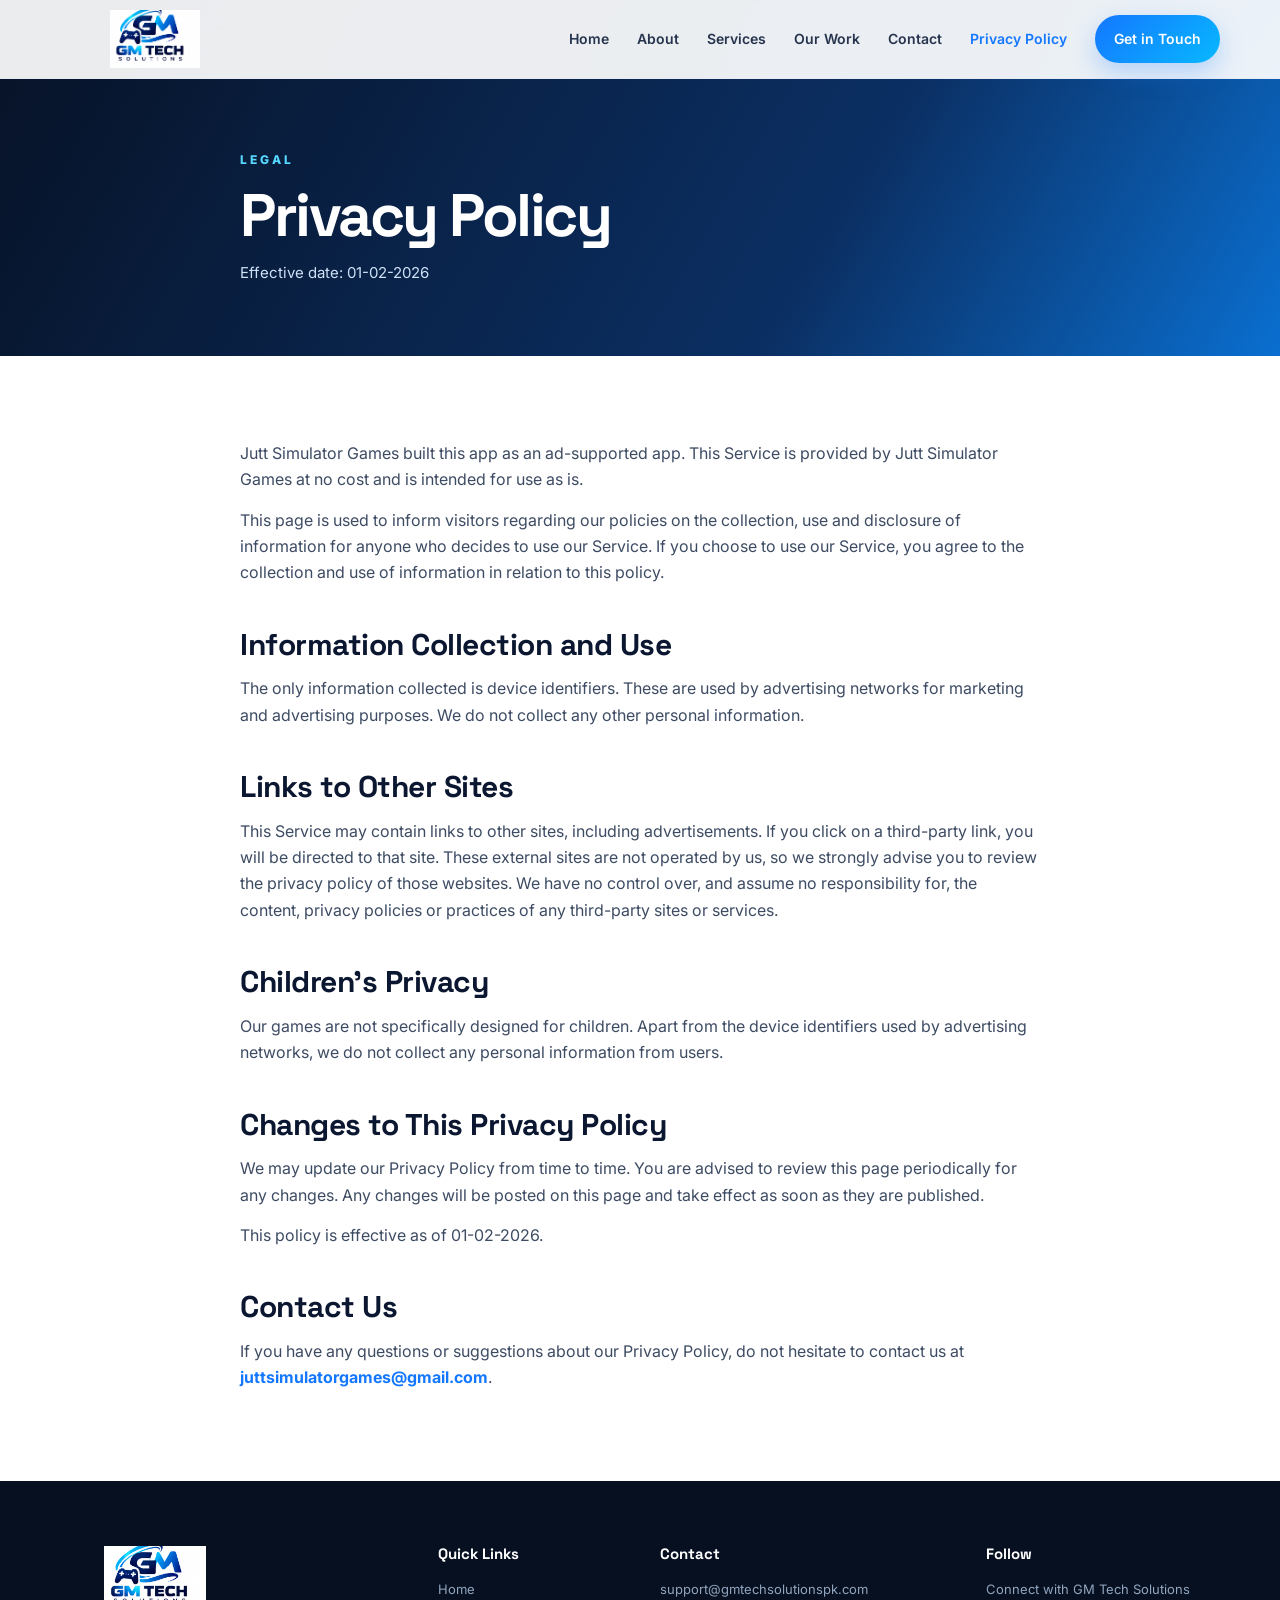
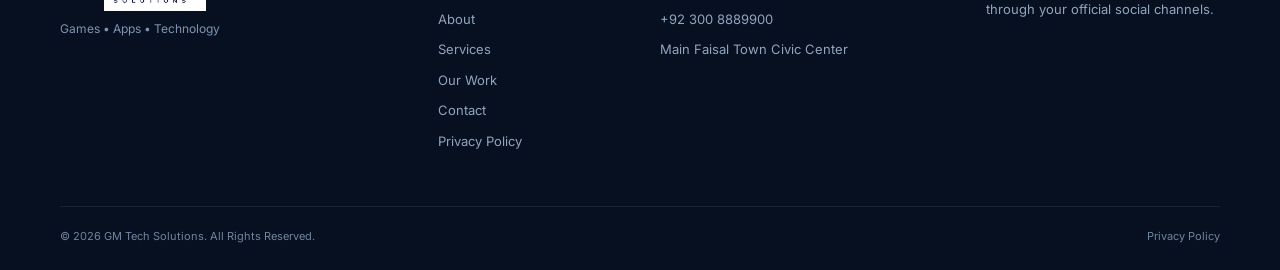
==== privacy-policy.html @ 80893d92 "Add files via upload" ====
<!DOCTYPE html>
<html lang="en">
<head>
<meta charset="UTF-8">
<meta name="viewport" content="width=device-width,initial-scale=1.0">
<meta name="description" content="Privacy Policy for games and apps published by Jutt Simulator Games / GM Tech Solutions.">
<meta name="theme-color" content="#081326">
<title>Privacy Policy | GM Tech Solutions</title>
<link rel="icon" href="images/favicon.png">
<link rel="preconnect" href="https://fonts.googleapis.com">
<link rel="preconnect" href="https://fonts.gstatic.com" crossorigin>
<link href="https://fonts.googleapis.com/css2?family=Inter:wght@400;500;600;700;800&family=Space+Grotesk:wght@500;600;700&display=swap" rel="stylesheet">
<link rel="stylesheet" href="style.css">
</head>
<body>
<header class="site-header">
  <div class="container nav-wrap">
    <a class="brand" href="index.html#home"><img src="images/logo.png" alt="GM Tech Solutions"></a>
    <button class="menu-toggle" id="menuToggle" aria-label="Open navigation" aria-expanded="false"><span></span><span></span><span></span></button>
    <nav class="nav" id="mainNav">
      <a href="index.html#home">Home</a>
      <a href="index.html#about">About</a>
      <a href="index.html#services">Services</a>
      <a href="index.html#work">Our Work</a>
      <a href="index.html#contact">Contact</a>
      <a href="privacy-policy.html" class="active" aria-current="page">Privacy Policy</a>
      <a class="nav-cta" href="mailto:support@gmtechsolutionspk.com">Get in Touch</a>
    </nav>
  </div>
</header>

<main>
  <section class="policy-hero">
    <div class="container">
      <p class="eyebrow">LEGAL</p>
      <h1>Privacy Policy</h1>
      <p class="policy-meta">Effective date: 01-02-2026</p>
    </div>
  </section>

  <section class="policy">
    <div class="container policy-body">
      <p>Jutt Simulator Games built this app as an ad-supported app. This Service is provided by Jutt Simulator Games at no cost and is intended for use as is.</p>
      <p>This page is used to inform visitors regarding our policies on the collection, use and disclosure of information for anyone who decides to use our Service. If you choose to use our Service, you agree to the collection and use of information in relation to this policy.</p>

      <h2>Information Collection and Use</h2>
      <p>The only information collected is device identifiers. These are used by advertising networks for marketing and advertising purposes. We do not collect any other personal information.</p>

      <h2>Links to Other Sites</h2>
      <p>This Service may contain links to other sites, including advertisements. If you click on a third-party link, you will be directed to that site. These external sites are not operated by us, so we strongly advise you to review the privacy policy of those websites. We have no control over, and assume no responsibility for, the content, privacy policies or practices of any third-party sites or services.</p>

      <h2>Children’s Privacy</h2>
      <p>Our games are not specifically designed for children. Apart from the device identifiers used by advertising networks, we do not collect any personal information from users.</p>

      <h2>Changes to This Privacy Policy</h2>
      <p>We may update our Privacy Policy from time to time. You are advised to review this page periodically for any changes. Any changes will be posted on this page and take effect as soon as they are published.</p>
      <p>This policy is effective as of 01-02-2026.</p>

      <h2>Contact Us</h2>
      <p>If you have any questions or suggestions about our Privacy Policy, do not hesitate to contact us at <a href="mailto:juttsimulatorgames@gmail.com">juttsimulatorgames@gmail.com</a>.</p>
    </div>
  </section>
</main>

<footer class="footer">
  <div class="container footer-grid">
    <div class="footer-brand"><img src="images/logo.png" alt="GM Tech Solutions"><p>Games • Apps • Technology</p></div>
    <div><h4>Quick Links</h4><a href="index.html#home">Home</a><a href="index.html#about">About</a><a href="index.html#services">Services</a><a href="index.html#work">Our Work</a><a href="index.html#contact">Contact</a><a href="privacy-policy.html">Privacy Policy</a></div>
    <div><h4>Contact</h4><a href="mailto:support@gmtechsolutionspk.com">support@gmtechsolutionspk.com</a><a href="tel:+923008889900">+92 300 8889900</a><span>Main Faisal Town Civic Center</span></div>
    <div><h4>Follow</h4><p class="footer-note">Connect with GM Tech Solutions through your official social channels.</p></div>
  </div>
  <div class="container footer-bottom"><span>© <span id="year"></span> GM Tech Solutions. All Rights Reserved.</span><span><a href="privacy-policy.html">Privacy Policy</a></span></div>
</footer>
<button class="back-top" id="backTop" aria-label="Back to top">↑</button>
<script src="script.js"></script>
</body>
</html>
---- style.css ----
:root{--navy:#081326;--blue:#1477ff;--cyan:#12cfff;--ink:#0b1730;--muted:#64748b;--light:#f6f9ff;--white:#fff;--border:#e5eaf3;--shadow:0 20px 60px rgba(10,31,67,.12)}*{box-sizing:border-box;margin:0;padding:0}html{scroll-behavior:smooth}body{font-family:Inter,system-ui,sans-serif;color:var(--ink);background:#fff;line-height:1.65}img{max-width:100%;display:block}a{text-decoration:none;color:inherit}.container{width:min(1160px,92%);margin:auto}.site-header{position:fixed;top:0;left:0;width:100%;z-index:50;background:rgba(255,255,255,.92);backdrop-filter:blur(16px);border-bottom:1px solid rgba(229,234,243,.75)}.nav-wrap{height:78px;display:flex;align-items:center;justify-content:space-between;gap:30px}.brand img{width:190px;height:58px;object-fit:contain;mix-blend-mode:multiply}.nav{display:flex;align-items:center;gap:28px;font-size:14px;font-weight:600}.nav a{color:#26344e;transition:.25s}.nav a:hover{color:var(--blue)}.nav-cta{background:linear-gradient(135deg,var(--blue),#08b8ff);color:#fff!important;padding:12px 19px;border-radius:999px;box-shadow:0 10px 25px rgba(20,119,255,.25)}.menu-toggle{display:none;border:0;background:none;cursor:pointer}.menu-toggle span{display:block;width:26px;height:2px;background:var(--ink);margin:5px}.hero{min-height:720px;position:relative;display:flex;align-items:center;overflow:hidden;background:#071226;color:#fff;padding-top:78px}.hero-art{position:absolute;inset:0;background:url("images/hero.jpg") center right/cover no-repeat;opacity:.9}.hero-overlay{position:absolute;inset:0;background:linear-gradient(90deg,rgba(4,13,31,.97),rgba(5,19,40,.78) 46%,rgba(5,19,40,.2))}.hero-content{position:relative;z-index:2;max-width:760px;padding:75px 0}.eyebrow{font-size:12px;letter-spacing:3px;font-weight:800;color:#1683ff;margin-bottom:12px;text-transform:uppercase}.hero .eyebrow{color:#56d8ff}h1,h2,h3,h4{font-family:"Space Grotesk",Inter,sans-serif;line-height:1.12}h1{font-size:clamp(42px,6vw,76px);letter-spacing:-2.5px}h1 span{display:block;color:#19c9ff}.hero-copy{max-width:640px;color:#dbe7fa;font-size:18px;margin:22px 0 30px}.hero-actions{display:flex;gap:14px;flex-wrap:wrap}.btn{display:inline-flex;align-items:center;gap:10px;padding:14px 22px;border-radius:12px;font-weight:800;transition:.25s;border:1px solid transparent}.btn:hover{transform:translateY(-2px)}.btn-primary{color:#fff;background:linear-gradient(135deg,var(--blue),#08b8ff);box-shadow:0 12px 28px rgba(20,119,255,.25)}.btn-outline{color:#fff;border-color:rgba(255,255,255,.55);background:rgba(255,255,255,.06)}.hero-pills{display:flex;gap:10px;flex-wrap:wrap;margin-top:38px}.hero-pills span{padding:9px 13px;border:1px solid rgba(255,255,255,.18);background:rgba(255,255,255,.08);border-radius:999px;font-size:12px;color:#dce8fa}section{padding:100px 0}.section-heading{max-width:700px;margin-bottom:45px}.section-heading.center{text-align:center;margin-left:auto;margin-right:auto}.section-heading h2,h2{font-size:clamp(34px,4vw,52px);letter-spacing:-1.5px}.section-heading p:not(.eyebrow){color:var(--muted);margin-top:14px}.services{background:var(--light)}.service-grid{display:grid;grid-template-columns:repeat(3,1fr);gap:22px}.service-card{background:#fff;border:1px solid var(--border);border-radius:20px;padding:16px;box-shadow:0 10px 35px rgba(15,38,75,.06);transition:.3s;overflow:hidden}.service-card:hover{transform:translateY(-7px);box-shadow:var(--shadow)}.service-image{height:155px;border-radius:14px;overflow:hidden}.service-image img{width:100%;height:100%;object-fit:cover}.service-icon{font-size:26px;margin:17px 0 8px}.service-card h3{font-size:21px}.service-card p{color:var(--muted);font-size:14px;margin-top:8px}.about-grid,.why-grid,.contact-grid{display:grid;grid-template-columns:1fr 1fr;gap:70px;align-items:center}.about-copy h2 span,.why-copy h2 span{color:var(--blue)}.about-copy>p:not(.eyebrow),.contact-info>p:not(.eyebrow){color:var(--muted);margin-top:16px}.about-list{display:grid;gap:12px;margin:28px 0}.about-list div{display:flex;align-items:center;gap:15px;font-weight:700}.about-list strong{width:38px;height:38px;display:grid;place-items:center;border-radius:10px;background:#eaf3ff;color:var(--blue);font-size:12px}.about-visual{position:relative}.about-visual img{width:100%;height:450px;object-fit:cover;border-radius:26px;box-shadow:var(--shadow)}.floating-card{position:absolute;bottom:25px;left:25px;background:#fff;border-radius:16px;padding:14px 18px;box-shadow:0 15px 40px rgba(7,21,44,.18);display:flex;align-items:center;gap:12px;font-weight:700}.floating-number{font-family:"Space Grotesk";font-size:25px;color:var(--blue)}.work{background:var(--light)}.work-grid{display:grid;grid-template-columns:1.35fr .9fr .9fr;gap:18px}.work-card{height:300px;position:relative;overflow:hidden;border-radius:20px;background:#0b1730}.work-card.large{grid-row:span 2;height:618px}.work-card img{width:100%;height:100%;object-fit:cover;transition:.5s}.work-card:after{content:"";position:absolute;inset:35% 0 0;background:linear-gradient(transparent,rgba(3,10,24,.9))}.work-card:hover img{transform:scale(1.06)}.work-card figcaption{position:absolute;z-index:2;bottom:22px;left:22px;color:#fff;right:20px}.work-card figcaption span{display:block;color:#68d9ff;font-size:12px;font-weight:800;text-transform:uppercase;letter-spacing:1.5px}.work-card figcaption strong{display:block;font-size:19px;margin-top:4px}.why-image img{width:100%;height:440px;object-fit:cover;border-radius:24px;box-shadow:var(--shadow)}.why-item{display:flex;gap:15px;margin-top:24px}.why-item>div{width:31px;height:31px;border-radius:50%;display:grid;place-items:center;background:#e9f4ff;color:var(--blue);font-weight:900}.why-item p{color:var(--muted);font-size:14px}.why-item strong{color:var(--ink);font-size:16px}.cta{padding:65px 0;background:linear-gradient(120deg,#0b1730,#0b4ea8 60%,#08aeea);color:#fff}.cta-inner{display:flex;justify-content:space-between;align-items:center;gap:30px}.cta .eyebrow{color:#74e4ff}.cta h2{font-size:42px}.cta p:not(.eyebrow){color:#dbe9ff;margin-top:10px}.btn-light{background:#fff;color:#0b1730}.contact{background:#f7faff}.contact-item{display:flex;gap:14px;align-items:flex-start;margin:18px 0}.contact-item>span{width:40px;height:40px;border-radius:12px;background:#eaf3ff;color:var(--blue);display:grid;place-items:center;font-weight:900}.contact-item small{display:block;color:#8a98aa;text-transform:uppercase;font-size:10px;letter-spacing:1px;font-weight:800}.contact-item a,.contact-item p{font-weight:700;margin-top:2px}.contact-card{min-height:330px;border-radius:28px;padding:45px;background:linear-gradient(145deg,#071226,#0d2c58);color:#fff;position:relative;overflow:hidden;display:flex;flex-direction:column;justify-content:flex-end;box-shadow:var(--shadow)}.contact-card:before{content:"GM";position:absolute;right:-15px;top:-40px;font:800 220px/1 "Space Grotesk";color:rgba(255,255,255,.04)}.contact-card h3{font-size:30px;position:relative}.contact-card p{color:#9fb7d8;margin:8px 0 25px;position:relative}.contact-card .btn{width:max-content;position:relative}.footer{background:#061020;color:#c6d2e5;padding:65px 0 25px}.footer-grid{display:grid;grid-template-columns:1.3fr .7fr 1.1fr .9fr;gap:40px}.footer-brand img{width:190px;height:65px;object-fit:contain}.footer-brand p{font-size:12px;color:#7f94b1;margin-top:8px}.footer h4{color:#fff;font-size:15px;margin-bottom:16px}.footer-grid>div:not(.footer-brand) a,.footer-grid>div:not(.footer-brand) span{display:block;font-size:13px;color:#91a4be;margin:9px 0}.footer-grid a:hover{color:#4ddcff}.footer-note{font-size:13px;color:#91a4be;line-height:1.6}.footer-bottom{border-top:1px solid rgba(255,255,255,.08);margin-top:45px;padding-top:20px;display:flex;justify-content:space-between;gap:15px;font-size:11px;color:#71849e}.back-top{position:fixed;right:22px;bottom:22px;width:45px;height:45px;border:0;border-radius:50%;background:var(--blue);color:#fff;font-size:20px;cursor:pointer;box-shadow:0 10px 25px rgba(20,119,255,.3);opacity:0;pointer-events:none;transition:.25s;z-index:40}.back-top.show{opacity:1;pointer-events:auto}.reveal{opacity:0;transform:translateY(24px);transition:opacity .7s ease,transform .7s ease}.reveal.visible{opacity:1;transform:none}@media(max-width:900px){.menu-toggle{display:block}.nav{position:absolute;top:78px;left:0;right:0;background:#fff;padding:18px 4%;display:none;flex-direction:column;align-items:stretch;box-shadow:0 20px 30px rgba(8,19,38,.12)}.nav.open{display:flex}.nav-cta{text-align:center}.service-grid{grid-template-columns:repeat(2,1fr)}.about-grid,.why-grid,.contact-grid{grid-template-columns:1fr;gap:40px}.work-grid{grid-template-columns:1fr 1fr}.work-card.large{grid-row:auto;height:360px;grid-column:1/-1}.hero{min-height:680px}.hero-overlay{background:linear-gradient(90deg,rgba(4,13,31,.97),rgba(5,19,40,.72))}.cta-inner{flex-direction:column;align-items:flex-start}.footer-grid{grid-template-columns:1fr 1fr}}@media(max-width:600px){.nav-wrap{height:70px}.brand img{width:165px}.hero{padding-top:70px;min-height:720px}.hero-content{padding:55px 0}.hero-copy{font-size:15px}.hero-pills{display:none}section{padding:75px 0}.service-grid,.work-grid{grid-template-columns:1fr}.work-card.large{grid-column:auto;height:300px}.about-visual img,.why-image img{height:320px}.cta h2{font-size:34px}.footer-grid{grid-template-columns:1fr}.footer-bottom{flex-direction:column}.contact-card{min-height:290px;padding:32px}}.nav a.active{color:var(--blue)}.footer-bottom a:hover{color:#4ddcff}.policy-hero{background:linear-gradient(120deg,#071226,#0b2f63 65%,#0a6fd0);color:#fff;padding:150px 0 70px}.policy-hero .container{max-width:800px}.policy-hero .eyebrow{color:#56d8ff}.policy-hero h1{font-size:clamp(38px,5vw,60px)}.policy-meta{color:#cfe0f7;margin-top:12px;font-size:15px}.policy{padding:70px 0 90px}.policy-body{max-width:800px}.policy-body h2{font-size:clamp(24px,3vw,30px);letter-spacing:-.5px;margin:42px 0 12px}.policy-body p{color:#3d4b63;font-size:16px;margin-top:14px}.policy-body a{color:var(--blue);font-weight:700}@media(max-width:600px){.policy-hero{padding:120px 0 50px}.policy{padding:50px 0 70px}}
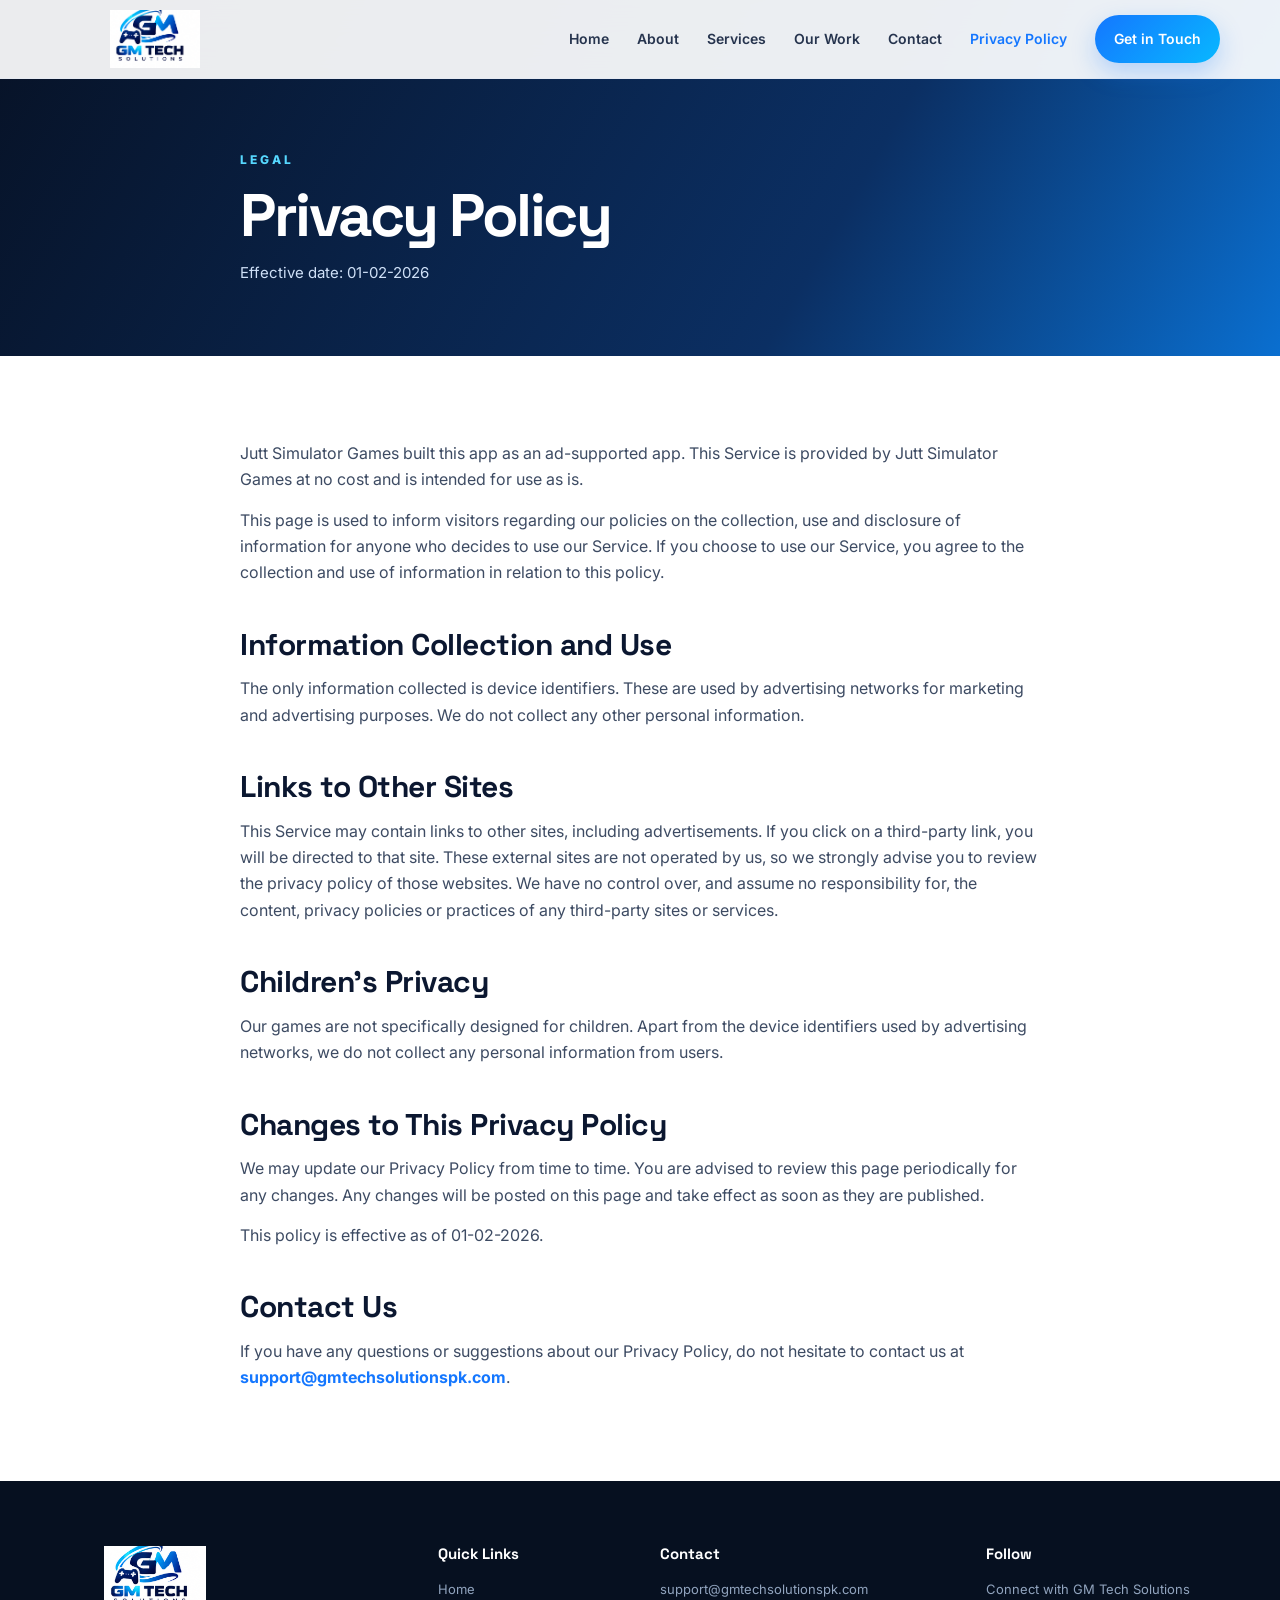
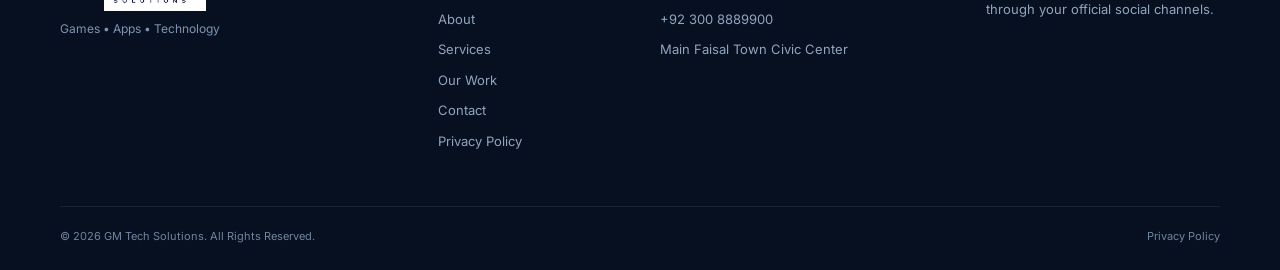
==== commit c8e5b2c5: "Update privacy-policy.html" ====
--- a/privacy-policy.html
+++ b/privacy-policy.html
@@ -57,7 +57,7 @@
       <p>This policy is effective as of 01-02-2026.</p>
 
       <h2>Contact Us</h2>
-      <p>If you have any questions or suggestions about our Privacy Policy, do not hesitate to contact us at <a href="mailto:juttsimulatorgames@gmail.com">juttsimulatorgames@gmail.com</a>.</p>
+      <p>If you have any questions or suggestions about our Privacy Policy, do not hesitate to contact us at <a href="mailto:juttsimulatorgames@gmail.com">support@gmtechsolutionspk.com</a>.</p>
     </div>
   </section>
 </main>
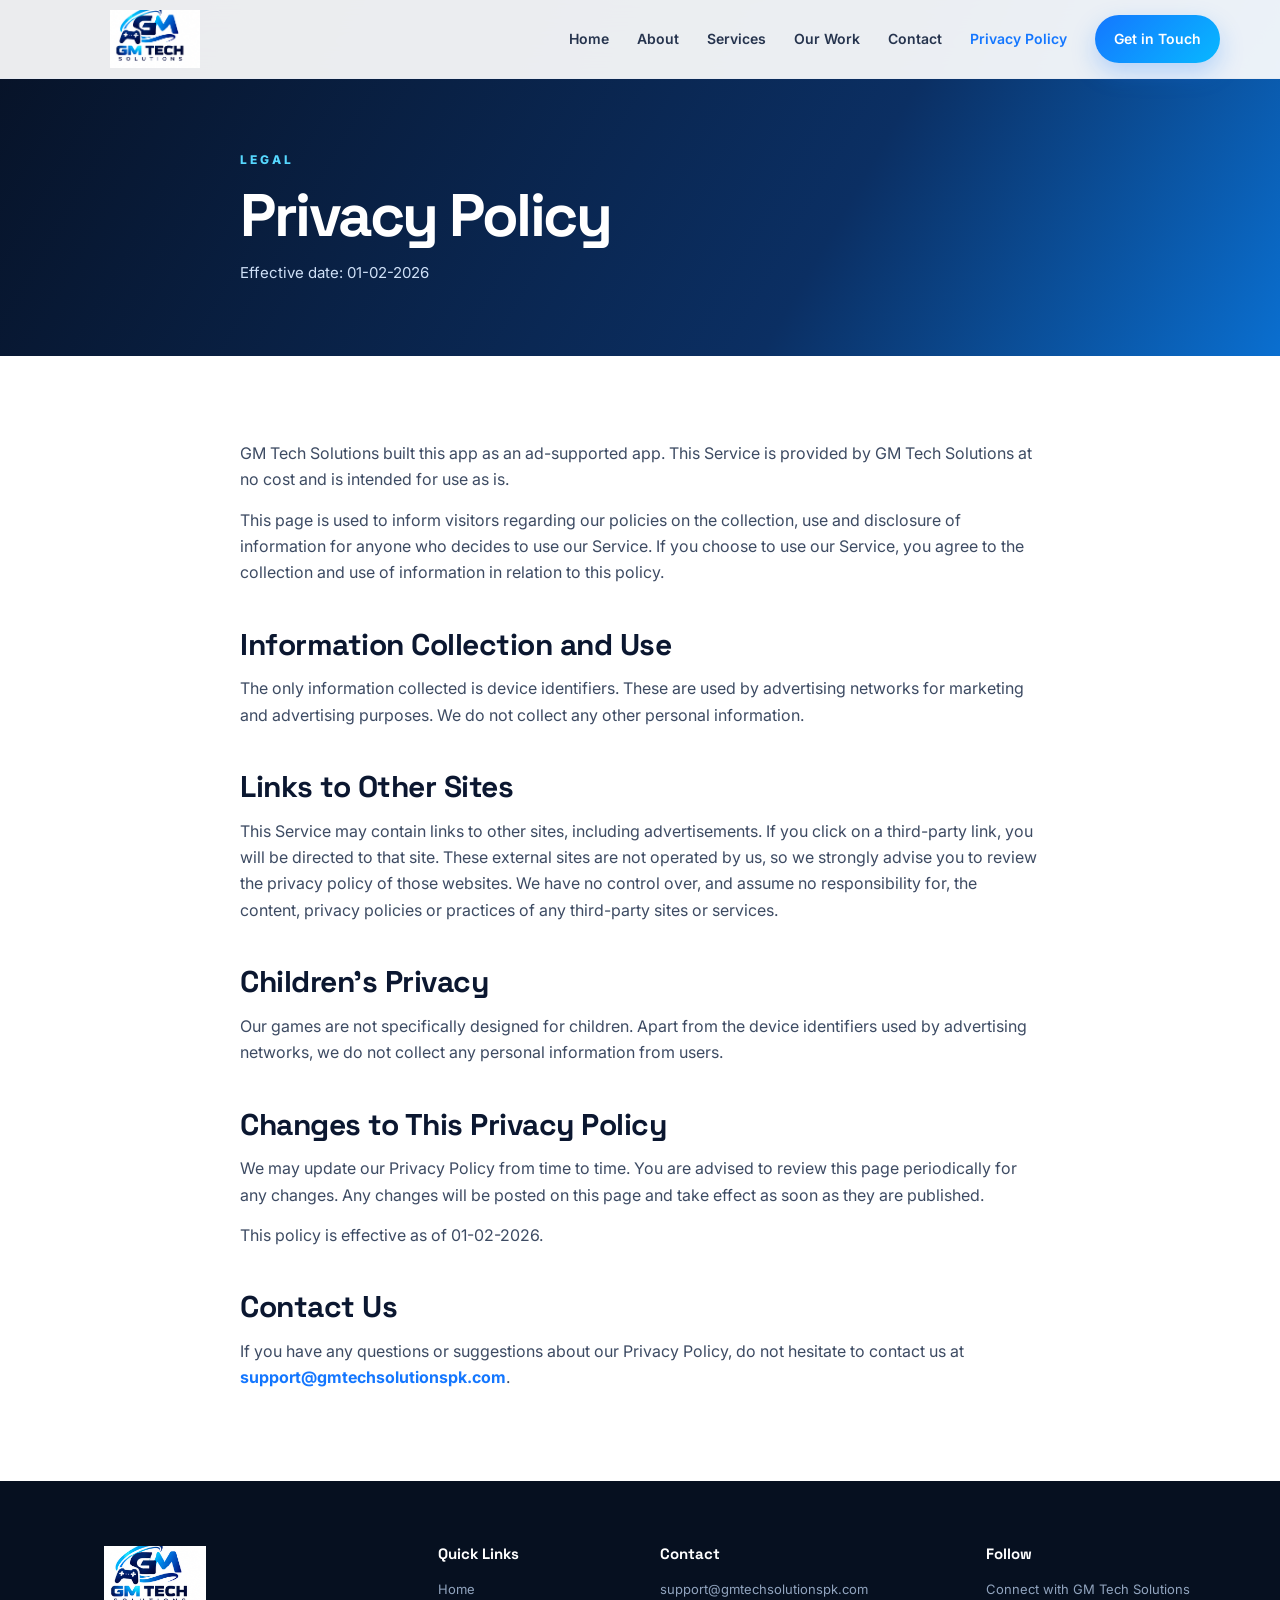
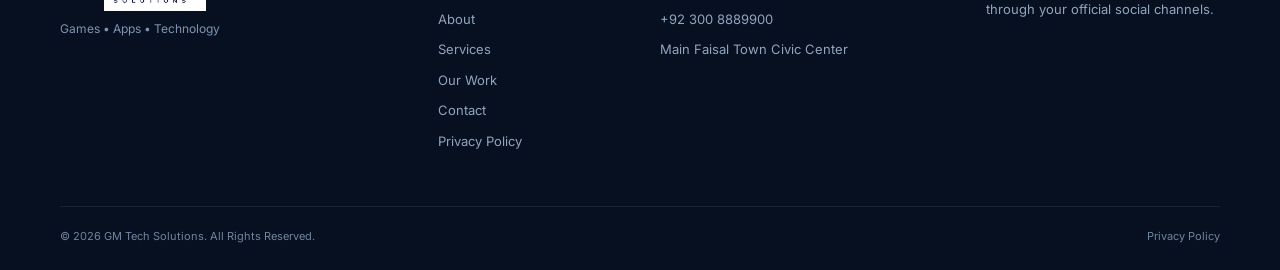
==== commit 1d31fb3a: "Update company name in privacy policy" ====
--- a/privacy-policy.html
+++ b/privacy-policy.html
@@ -3,7 +3,7 @@
 <head>
 <meta charset="UTF-8">
 <meta name="viewport" content="width=device-width,initial-scale=1.0">
-<meta name="description" content="Privacy Policy for games and apps published by Jutt Simulator Games / GM Tech Solutions.">
+<meta name="description" content="Privacy Policy for games and apps published by GM Tech Solutions ">
 <meta name="theme-color" content="#081326">
 <title>Privacy Policy | GM Tech Solutions</title>
 <link rel="icon" href="images/favicon.png">
@@ -40,7 +40,7 @@
 
   <section class="policy">
     <div class="container policy-body">
-      <p>Jutt Simulator Games built this app as an ad-supported app. This Service is provided by Jutt Simulator Games at no cost and is intended for use as is.</p>
+      <p>GM Tech Solutions built this app as an ad-supported app. This Service is provided by GM Tech Solutions at no cost and is intended for use as is.</p>
       <p>This page is used to inform visitors regarding our policies on the collection, use and disclosure of information for anyone who decides to use our Service. If you choose to use our Service, you agree to the collection and use of information in relation to this policy.</p>
 
       <h2>Information Collection and Use</h2>
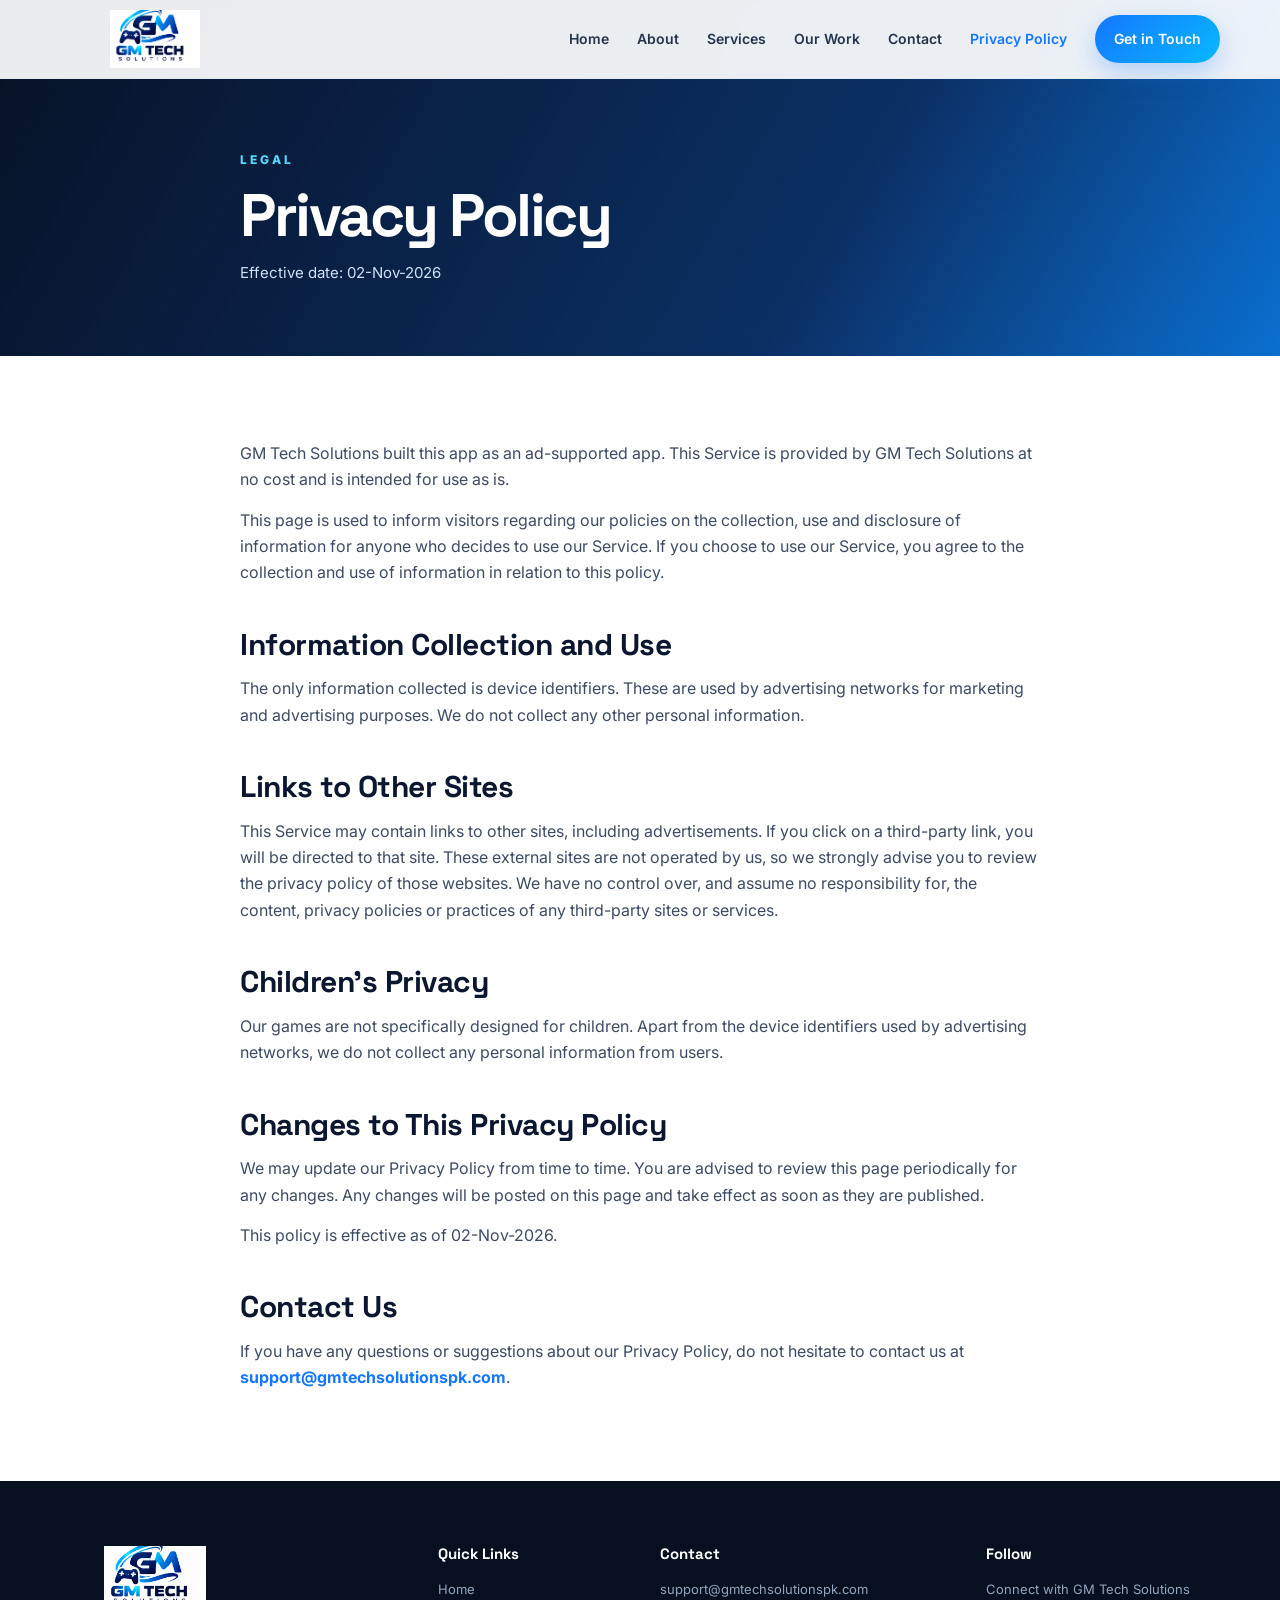
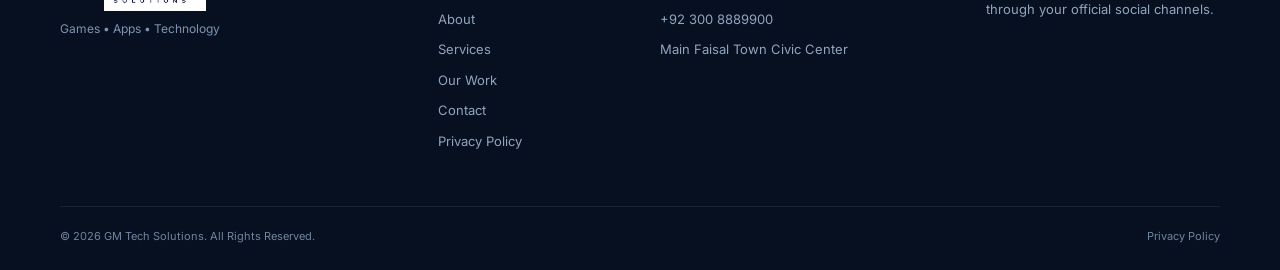
==== commit 760a9333: "Update effective date and contact email in privacy policy" ====
--- a/privacy-policy.html
+++ b/privacy-policy.html
@@ -34,7 +34,7 @@
     <div class="container">
       <p class="eyebrow">LEGAL</p>
       <h1>Privacy Policy</h1>
-      <p class="policy-meta">Effective date: 01-02-2026</p>
+      <p class="policy-meta">Effective date: 02-Nov-2026</p>
     </div>
   </section>
 
@@ -54,10 +54,10 @@
 
       <h2>Changes to This Privacy Policy</h2>
       <p>We may update our Privacy Policy from time to time. You are advised to review this page periodically for any changes. Any changes will be posted on this page and take effect as soon as they are published.</p>
-      <p>This policy is effective as of 01-02-2026.</p>
+      <p>This policy is effective as of 02-Nov-2026.</p>
 
       <h2>Contact Us</h2>
-      <p>If you have any questions or suggestions about our Privacy Policy, do not hesitate to contact us at <a href="mailto:juttsimulatorgames@gmail.com">support@gmtechsolutionspk.com</a>.</p>
+      <p>If you have any questions or suggestions about our Privacy Policy, do not hesitate to contact us at <a href="mailto:support@gmtechsolutionspk.com">support@gmtechsolutionspk.com</a>.</p>
     </div>
   </section>
 </main>
